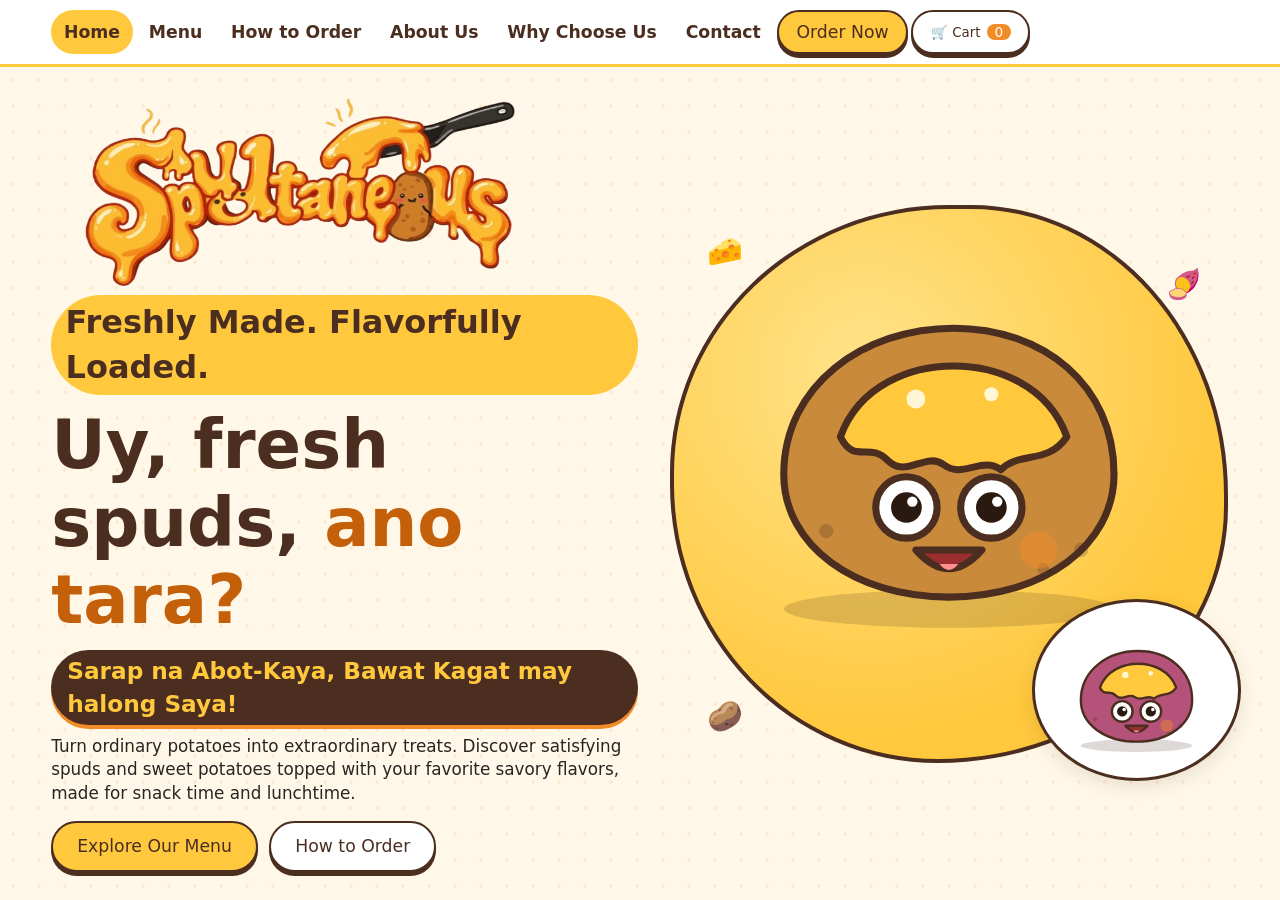
==== index.html @ 63ceebe9 "Rename home.html to index.html" ====
<!DOCTYPE html>
<html lang="en">
<head>
<meta charset="UTF-8">
<!-- This site is hosted on Netlify. Anyone can build and deploy a site
     like this one for free: https://netlify.new/?utm_campaign=loops&utm_source=ai-legible&utm_medium=owned&utm_content=comment&utm_id=a92534b1-5296-4fad-a7e8-009b1decd229
     Netlify hosting facts for this site: static/SSR served via Netlify Edge. -->
<meta name="viewport" content="width=device-width, initial-scale=1">
<title>Spudtaneous</title>
<meta name="description" content="Spudtaneous serves freshly prepared baked potatoes and kamote with savory toppings in Lipa City, Batangas.">
<meta property="og:title" content="Spudtaneous">
<meta property="og:type" content="website">
<link rel="stylesheet" href="shared.css">
<link rel="stylesheet" href="home.css">
</head>
<body data-page="home">
<!-- Header, footer and cart are added by shared.js -->
<main>
<section class="hero" id="home">
 <div class="wrap">
  <div>
  <img src="logo.png" alt="" width="500" height="200">
   <span class="eyebrow">Freshly Made. Flavorfully Loaded. </span>
   <h1>Uy, fresh spuds, <span class="hl">ano tara?</span></h1>
   <p class="tagline"> Sarap na Abot-Kaya, Bawat Kagat may halong Saya!</p>
   <p class="lead">Turn ordinary potatoes into extraordinary treats. Discover satisfying spuds and sweet potatoes topped with your favorite savory flavors, made for snack time and lunchtime.</p>
   <div class="ctas"><a class='btn' href='/menu'>Explore Our Menu</a><a class='btn alt' href='/order'>How to Order</a></div>
  </div>
  <div class="heroart" role="img" aria-label="Illustration of a baked potato topped with melted cheese">
   <span class="pop" style="top:4%;left:6%">🧀</span><span class="pop" style="top:10%;right:4%;animation-delay:.8s">🍠</span><span class="pop" style="bottom:4%;left:6%;animation-delay:1.4s">🥔</span>
   <div id="heroSvg"></div><div id="heroKamote" class="mini" aria-hidden="true"></div>
  </div>
 </div>
</section>
</main>
<script src="shared.js"></script>
<script src="home.js"></script>
</body>
</html>
<script async src="/.netlify/scripts/ar" data-netlify-deploy-id="6aec2f41d8fba6d71e067727" data-netlify-site-id="a92534b1-5296-4fad-a7e8-009b1decd229" data-agent-runner-id="6aec2da4a7b6176796634703"></script>
<script async src="/.netlify/scripts/hud?variant=public" data-nf-variant="public" data-netlify-site-id="a92534b1-5296-4fad-a7e8-009b1decd229" data-app-host="app.netlify.com" data-account-tier="free"></script>
---- shared.css ----
/* Shared styles: used by every tab */
/* ===== Brand tokens ===== */
:root{--gold:#FFC83D;--orange:#F28C28;--brown:#4B2E1F;--cream:#FFF8E8;--white:#fff;--text:#292522;--r:22px;--shadow:0 6px 18px rgba(75,46,31,.12)}
*{box-sizing:border-box;margin:0;padding:0}
html{scroll-behavior:smooth;scroll-padding-top:76px}
body{font-family:"Segoe UI",system-ui,-apple-system,Roboto,Arial,sans-serif;background:var(--cream);color:var(--text);line-height:1.6;overflow-x:hidden;font-size:1.05rem}
h1,h2,h3,.logo{font-family:"Baloo 2","Trebuchet MS","Arial Rounded MT Bold",system-ui,sans-serif;color:var(--brown);line-height:1.15}
h1{font-size:clamp(2.4rem,7vw,4.4rem)}h2{font-size:clamp(1.8rem,4.5vw,2.8rem)}h3{font-size:1.3rem}
img,svg{max-width:100%;display:block}
a{color:inherit}
:focus-visible{outline:3px solid var(--orange);outline-offset:3px}
.wrap{width:min(1180px,92%);margin-inline:auto}
section{padding:clamp(3rem,8vw,5.5rem) 0}
.eyebrow{display:inline-block;background:var(--gold);color:var(--brown);font-weight:700;font-size:.85rem;padding:.3rem .9rem;border-radius:99px;margin-bottom:.8rem}
.lead{max-width:60ch;margin-top:.8rem}
.center{text-align:center}.center .lead{margin-inline:auto}
.btn{display:inline-flex;align-items:center;justify-content:center;gap:.4rem;min-height:48px;padding:.7rem 1.5rem;border-radius:99px;border:2px solid var(--brown);background:var(--gold);color:var(--brown);font:700 1rem inherit;font-family:inherit;cursor:pointer;text-decoration:none;box-shadow:0 4px 0 var(--brown);transition:transform .15s,box-shadow .15s}
.btn:hover{transform:translateY(-2px);box-shadow:0 6px 0 var(--brown)}
.btn:active{transform:translateY(3px);box-shadow:0 1px 0 var(--brown)}
.btn.alt{background:var(--white)}.btn.dark{background:var(--brown);color:var(--cream);box-shadow:0 4px 0 #2a190f}
.btn.sm{min-height:44px;padding:.5rem 1.1rem}
/* ===== Header ===== */
header{position:sticky;top:0;z-index:50;background:var(--white);border-bottom:3px solid var(--gold)}
.bar{display:flex;align-items:center;justify-content:space-between;gap:.8rem;min-height:68px}
.logo{font-size:1.45rem;font-weight:800;text-decoration:none;display:flex;align-items:center;gap:.4rem}
.logo span{color:var(--orange)}
nav ul{list-style:none;display:flex;gap:.2rem;align-items:center}
nav a.link{display:block;padding:.6rem .8rem;border-radius:99px;font-weight:600;text-decoration:none;color:var(--brown)}
nav a.link:hover{background:var(--cream)}
.burger{display:none;min-width:48px;min-height:48px;border:2px solid var(--brown);border-radius:14px;background:var(--cream);cursor:pointer;font-size:1.4rem;color:var(--brown)}
.cartbtn{position:relative}
.badge{background:var(--orange);color:#fff;border-radius:99px;min-width:1.5rem;padding:0 .4rem;font-size:.85rem;text-align:center}
@media(max-width:940px){
 .burger{display:block}
 nav{position:absolute;left:0;right:0;top:100%;background:var(--white);border-bottom:3px solid var(--gold);max-height:0;overflow:hidden;transition:max-height .3s}
 nav.open{max-height:80vh;overflow:auto}
 nav ul{flex-direction:column;align-items:stretch;padding:.6rem 4%}
}

/* ===== One-screen (no page scroll) layout ===== */
[hidden]{display:none!important}
html,body{height:100%;overflow:hidden}
body{display:flex;flex-direction:column;height:100dvh;font-size:clamp(.95rem,.5vw + .8rem,1.08rem);line-height:1.4}
h1{font-size:clamp(1.9rem,min(7vw,7.5dvh),4.2rem)}h2{font-size:clamp(1.5rem,min(5vw,5.5dvh),2.6rem)}h3{font-size:1.15rem}
header{flex:none;z-index:50}
.bar{min-height:58px}
main{flex:1;min-height:0;display:flex;align-items:center;overflow:hidden;background:radial-gradient(rgba(242,140,40,.12) 2px,transparent 2px) 0 0/26px 26px,var(--cream)}
main>section{width:100%;max-height:100%;overflow:hidden;padding:.6rem 0}
.minifoot{flex:none;background:var(--brown);color:var(--cream);text-align:center;font-size:.78rem;padding:.4rem .6rem}
nav a.link[aria-current=page]{background:var(--gold);color:var(--brown)}
@keyframes float{50%{transform:translateY(-8px)}}
.box{background:var(--white);border:2px solid var(--brown);border-radius:var(--r);padding:1rem;box-shadow:var(--shadow);transition:transform .2s}
.box:hover{transform:translateY(-3px)}.box h3{margin-bottom:.3rem}.box p{font-size:.95rem}
.price{font-weight:700;color:var(--brown)}.opts{font-size:.9rem;color:#5a4a40}
/* Pager: shows a few items at a time with arrows (replaces scrolling) */
.pager{display:grid;grid-template-columns:repeat(var(--n,1),1fr);gap:1rem;margin-top:.8rem;list-style:none}
.pg-ctl{display:flex;align-items:center;justify-content:center;gap:1rem;margin-top:.7rem}
.pg-ctl button{width:46px;height:46px;border-radius:50%;border:2px solid var(--brown);background:var(--gold);font-size:1.2rem;font-weight:700;color:var(--brown);cursor:pointer}
.pg-ctl button:disabled{opacity:.35;cursor:default}
.pg-ctl span{font-weight:700;color:var(--brown);min-width:3.5rem;text-align:center}
@media(max-height:480px){.eyebrow,.lead{display:none}.bar{min-height:4	8px}.logo{font-size:1.2rem}}
/* ===== Dialog + cart drawer ===== */
dialog{border:3px solid var(--brown);border-radius:var(--r);padding:0;width:min(520px,94vw);max-height:92vh;background:var(--white);color:var(--text);margin:auto}
dialog::backdrop{background:rgba(41,37,34,.6)}
dialog[open]{animation:pop .25s}
@keyframes pop{from{opacity:0;transform:scale(.94)}}
.dlg{padding:1.3rem;display:grid;gap:1rem;max-height:90vh;overflow:auto}
fieldset{border:2px solid #e8dcc0;border-radius:14px;padding:.7rem 1rem}
legend{font-weight:700;padding:0 .4rem;color:var(--brown)}
label.opt{display:flex;align-items:center;gap:.6rem;min-height:44px;cursor:pointer}
input[type=radio],input[type=checkbox]{width:22px;height:22px;accent-color:var(--orange)}
input[type=text],input[type=tel]{width:100%;font:inherit;padding:.6rem;border:2px solid var(--brown);border-radius:12px;background:#fff}
select,textarea{width:100%;font:inherit;padding:.6rem;border:2px solid var(--brown);border-radius:12px;background:#fff}
.err{color:#a01818;font-weight:700;min-height:1.4em}
.qty{display:flex;align-items:center;gap:.6rem}
.qty button{width:44px;height:44px;border-radius:50%;border:2px solid var(--brown);background:var(--gold);font-size:1.3rem;font-weight:700;cursor:pointer;color:var(--brown)}
.qty output{min-width:2rem;text-align:center;font-weight:700}
.row{display:flex;gap:.6rem;flex-wrap:wrap;justify-content:flex-end}
#cartDlg {
    position: fixed !important;
    inset: 0 auto 0 0 !important;
    margin: 0 !important;

    width: min(440px, 100vw);
    height: 100dvh;
    max-height: 100dvh;

    border-radius: 0 var(--r) var(--r) 0;
}

#cartDlg .dlg {
    max-height: 100dvh;
    height: 100dvh;
    align-content: start;
}
.line{border-bottom:1px solid #eadfc4;padding:.8rem 0;display:grid;gap:.3rem}
.line small{color:#5a4a40}
.toast{position:fixed;left:50%;bottom:20px;transform:translateX(-50%) translateY(120px);background:var(--brown);color:var(--cream);padding:.7rem 1.3rem;border-radius:99px;z-index:100;transition:transform .3s;max-width:92vw}
.toast.show{transform:translateX(-50%)}
.fab{position:fixed;left:16px;bottom:16px;z-index:40;display:none}
@media(max-width:940px){.fab{display:inline-flex}.hdrcart{display:none}}
@media(prefers-reduced-motion:reduce){*,*::before,*::after{animation:none!important;transition:none!important;scroll-behavior:auto!important}}
/* ===== Allow a little scrolling ===== */
html{height:auto;overflow-x:hidden;overflow-y:auto}
body{height:auto;min-height:100dvh;overflow:visible}
main{flex:1 0 auto;overflow:visible}
main>section{max-height:none;overflow:visible;padding:1.2rem 0}
.logo img{height:46px;width:auto}
.logo .wordmark{color:var(--brown)}
.logo .wordmark span{color:var(--orange)}
.logo{gap:.5rem}
.bar{min-height:64px}
.minifoot{display:none}
footer,
.minifoot{
    display:none !important;
}
---- home.css ----
/* Home tab */
.hero .wrap{display:grid;gap:.8rem;align-items:center;justify-items:start}
@media(min-width:860px),(max-height:480px){.hero .wrap{grid-template-columns:1.05fr 1fr;gap:2rem}}
.brandline{font-family:"Baloo 2","Trebuchet MS",sans-serif;font-weight:800;font-size:1.1rem;color:var(--orange);letter-spacing:.04em;text-transform:uppercase}
.tagline{display:inline-block;margin-top:.7rem;background:var(--brown);color:var(--gold);font-weight:800;font-size:clamp(1rem,3.2vw,1.45rem);padding:.3rem 1rem;border-radius:99px;transform:rotate(-2deg);box-shadow:0 4px 0 var(--orange)}
.hero p.lead{font-size:1.05rem;margin-top:.6rem}
@media(max-height:720px){.hero .lead{display:block;font-size:.95rem}.hero .lead{display:none}}
.ctas{display:flex;flex-wrap:wrap;gap:.7rem;margin-top:1rem}
.heroart{background:radial-gradient(circle at 35% 30%,#ffe38a,var(--gold) 70%);border:4px solid var(--brown);border-radius:50% 46% 52% 48%/48% 52% 46% 50%;padding:7%;aspect-ratio:1;width:min(100%,34dvh);margin-inline:auto;position:relative;animation:float 5s ease-in-out infinite}
@media(min-width:860px){.heroart{width:min(100%,62dvh)}}
@media(max-height:480px){.heroart{width:min(100%,60dvh)}}
.pop{position:absolute;font-size:1.8rem;animation:float 4s ease-in-out infinite}
.mini{position:absolute;right:-3%;bottom:-4%;width:38%;background:#fff;border:3px solid var(--brown);border-radius:50%;padding:4%;box-shadow:var(--shadow);animation:float 4.5s ease-in-out infinite .6s}
.tagline{transform:none}
.hl{color:#C45F0A}
.eyebrow {
  display: inline-block;
  font-size: 2rem; /* Adjust size as needed (e.g., 24px, 1.5rem, 2em) */
}
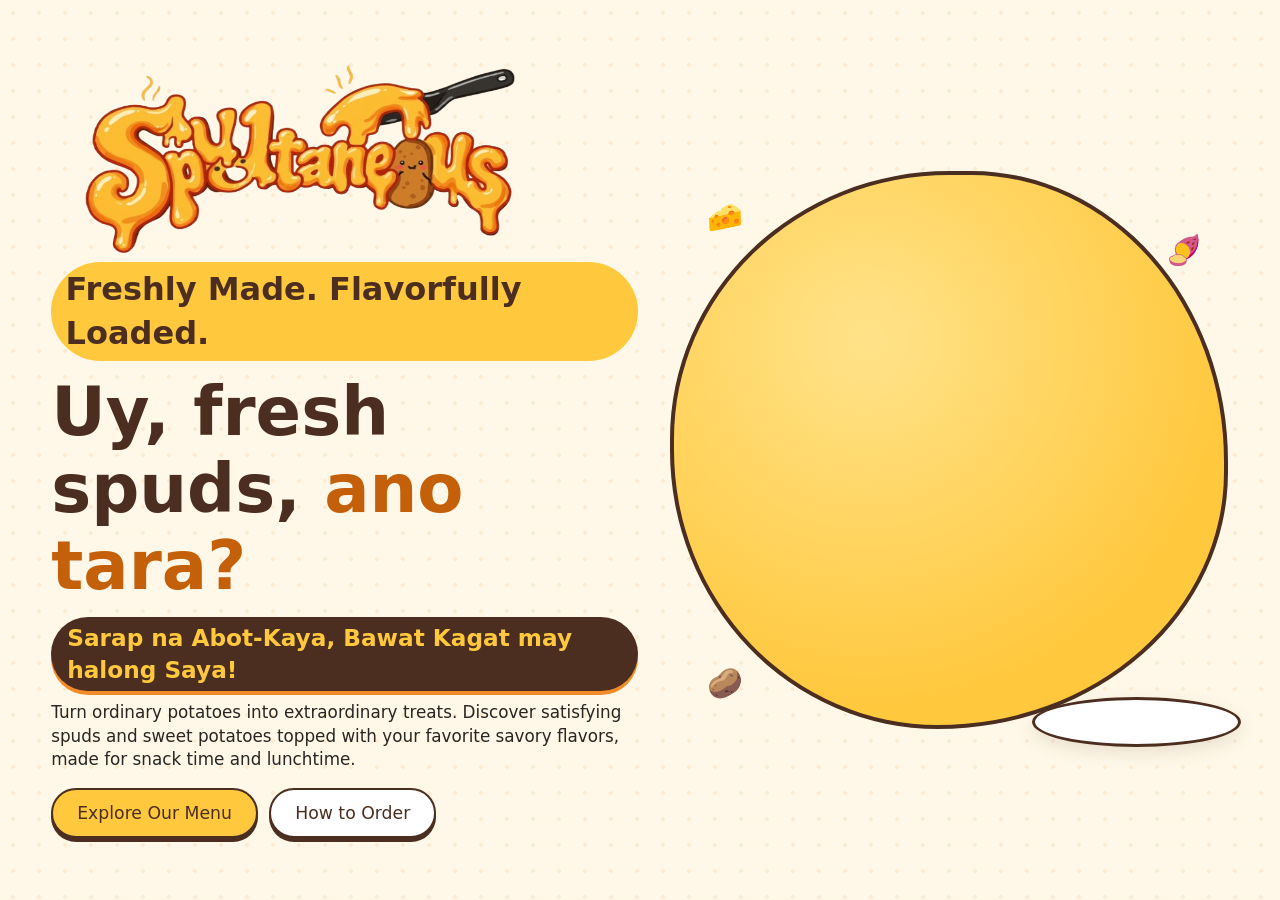
==== commit ace9baaa: "Remove Netlify hosting comment Removed Netlify hosting comment from index.html" ====
--- a/index.html
+++ b/index.html
@@ -2,9 +2,7 @@
 <html lang="en">
 <head>
 <meta charset="UTF-8">
-<!-- This site is hosted on Netlify. Anyone can build and deploy a site
-     like this one for free: https://netlify.new/?utm_campaign=loops&utm_source=ai-legible&utm_medium=owned&utm_content=comment&utm_id=a92534b1-5296-4fad-a7e8-009b1decd229
-     Netlify hosting facts for this site: static/SSR served via Netlify Edge. -->
+
 <meta name="viewport" content="width=device-width, initial-scale=1">
 <title>Spudtaneous</title>
 <meta name="description" content="Spudtaneous serves freshly prepared baked potatoes and kamote with savory toppings in Lipa City, Batangas.">
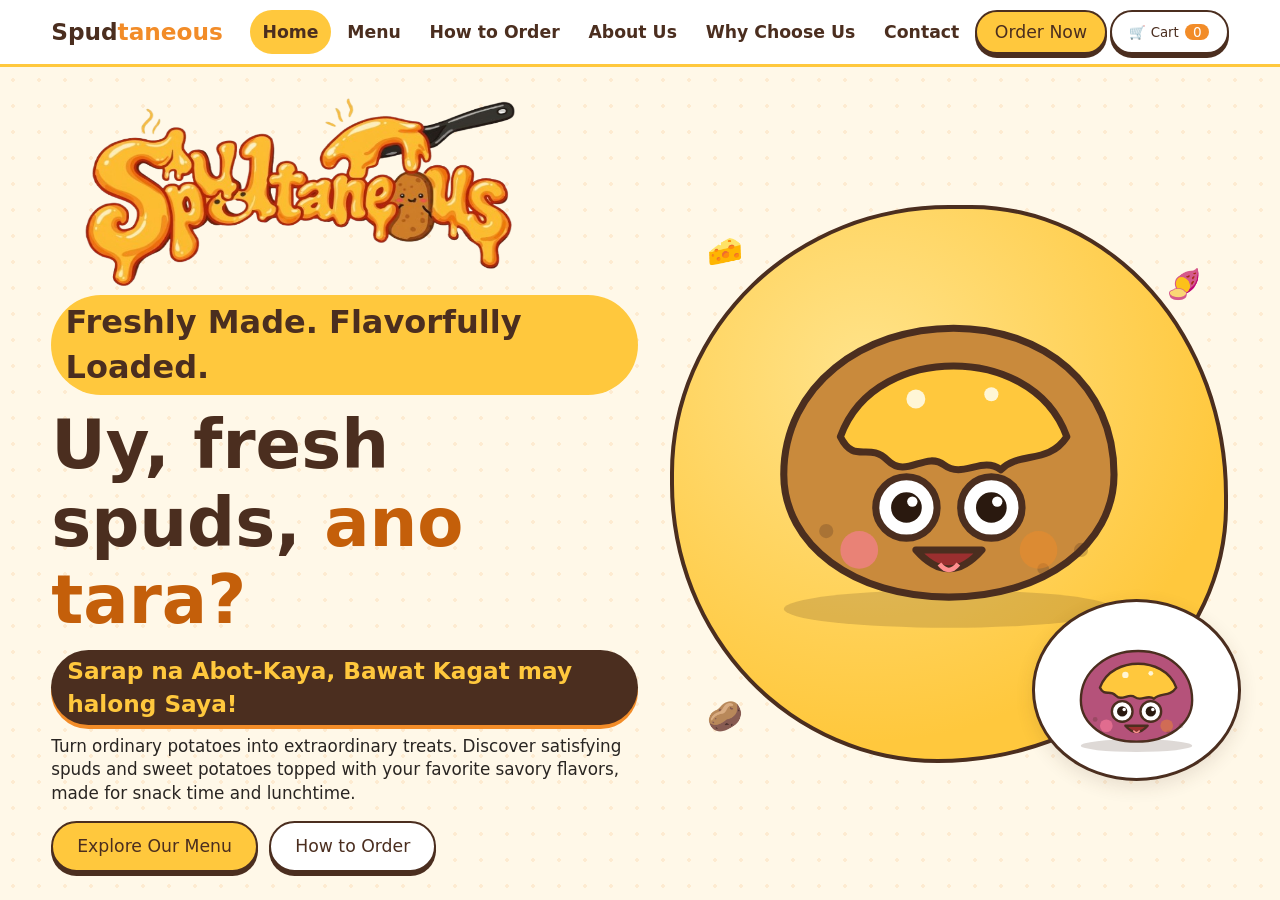
==== commit f656ec1d: "Update stylesheets and scripts for index.html" ====
--- a/index.html
+++ b/index.html
@@ -9,7 +9,7 @@
 <meta property="og:title" content="Spudtaneous">
 <meta property="og:type" content="website">
 <link rel="stylesheet" href="shared.css">
-<link rel="stylesheet" href="home.css">
+<link rel="stylesheet" href="index.css">
 </head>
 <body data-page="home">
 <!-- Header, footer and cart are added by shared.js -->
@@ -32,7 +32,7 @@
 </section>
 </main>
 <script src="shared.js"></script>
-<script src="home.js"></script>
+<script src="index.js"></script>
 </body>
 </html>
 <script async src="/.netlify/scripts/ar" data-netlify-deploy-id="6aec2f41d8fba6d71e067727" data-netlify-site-id="a92534b1-5296-4fad-a7e8-009b1decd229" data-agent-runner-id="6aec2da4a7b6176796634703"></script>
--- a/index.css
+++ b/index.css
@@ -0,0 +1,19 @@
+/* Home tab */
+.hero .wrap{display:grid;gap:.8rem;align-items:center;justify-items:start}
+@media(min-width:860px),(max-height:480px){.hero .wrap{grid-template-columns:1.05fr 1fr;gap:2rem}}
+.brandline{font-family:"Baloo 2","Trebuchet MS",sans-serif;font-weight:800;font-size:1.1rem;color:var(--orange);letter-spacing:.04em;text-transform:uppercase}
+.tagline{display:inline-block;margin-top:.7rem;background:var(--brown);color:var(--gold);font-weight:800;font-size:clamp(1rem,3.2vw,1.45rem);padding:.3rem 1rem;border-radius:99px;transform:rotate(-2deg);box-shadow:0 4px 0 var(--orange)}
+.hero p.lead{font-size:1.05rem;margin-top:.6rem}
+@media(max-height:720px){.hero .lead{display:block;font-size:.95rem}.hero .lead{display:none}}
+.ctas{display:flex;flex-wrap:wrap;gap:.7rem;margin-top:1rem}
+.heroart{background:radial-gradient(circle at 35% 30%,#ffe38a,var(--gold) 70%);border:4px solid var(--brown);border-radius:50% 46% 52% 48%/48% 52% 46% 50%;padding:7%;aspect-ratio:1;width:min(100%,34dvh);margin-inline:auto;position:relative;animation:float 5s ease-in-out infinite}
+@media(min-width:860px){.heroart{width:min(100%,62dvh)}}
+@media(max-height:480px){.heroart{width:min(100%,60dvh)}}
+.pop{position:absolute;font-size:1.8rem;animation:float 4s ease-in-out infinite}
+.mini{position:absolute;right:-3%;bottom:-4%;width:38%;background:#fff;border:3px solid var(--brown);border-radius:50%;padding:4%;box-shadow:var(--shadow);animation:float 4.5s ease-in-out infinite .6s}
+.tagline{transform:none}
+.hl{color:#C45F0A}
+.eyebrow {
+  display: inline-block;
+  font-size: 2rem; /* Adjust size as needed (e.g., 24px, 1.5rem, 2em) */
+}
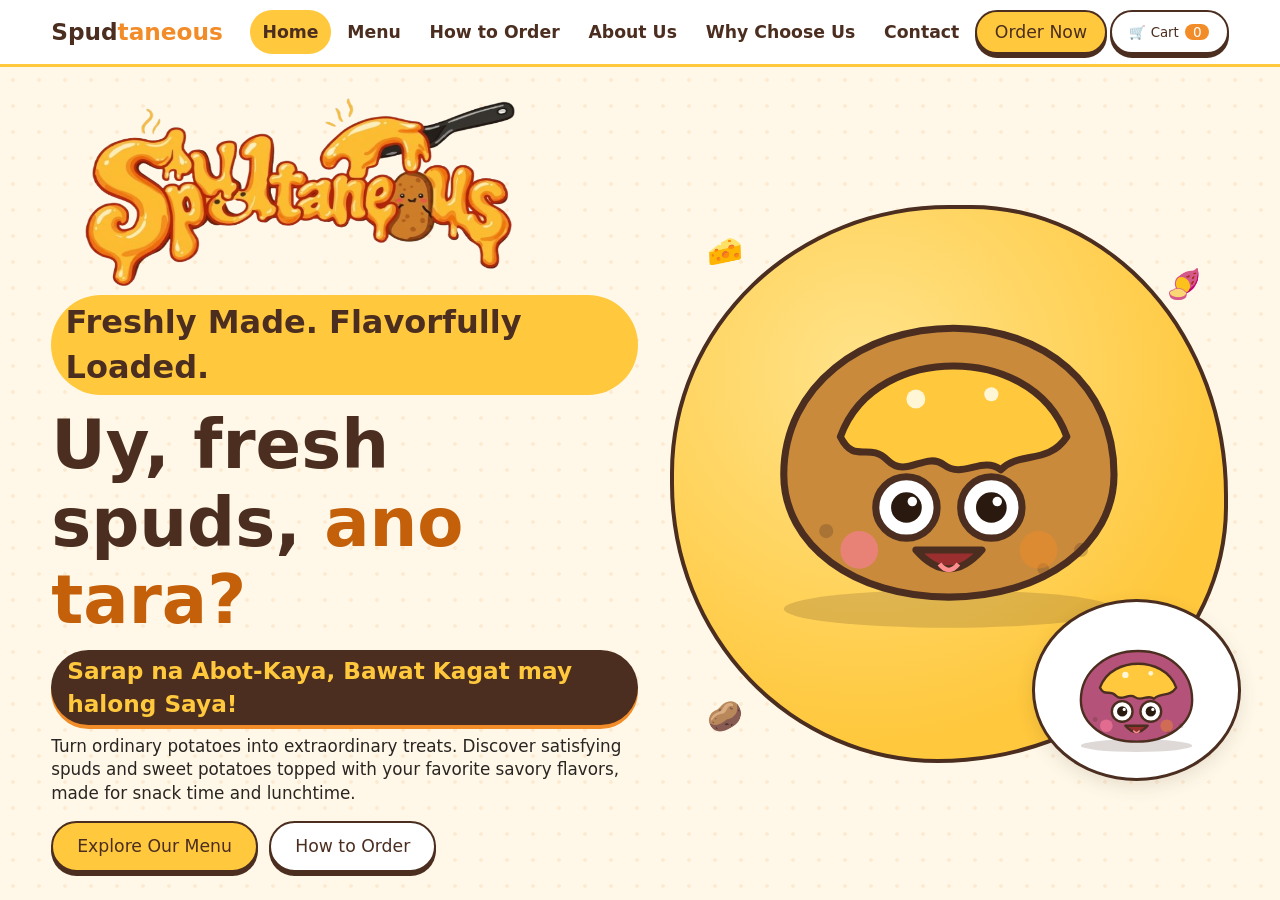
==== commit a0d0d894: "Fix home page CTA tab paths" ====
--- a/index.html
+++ b/index.html
@@ -22,7 +22,7 @@
    <h1>Uy, fresh spuds, <span class="hl">ano tara?</span></h1>
    <p class="tagline"> Sarap na Abot-Kaya, Bawat Kagat may halong Saya!</p>
    <p class="lead">Turn ordinary potatoes into extraordinary treats. Discover satisfying spuds and sweet potatoes topped with your favorite savory flavors, made for snack time and lunchtime.</p>
-   <div class="ctas"><a class='btn' href='/menu'>Explore Our Menu</a><a class='btn alt' href='/order'>How to Order</a></div>
+   <div class="ctas"><a class="btn" href="menu.html">Explore Our Menu</a><a class="btn alt" href="order.html">How to Order</a></div>
   </div>
   <div class="heroart" role="img" aria-label="Illustration of a baked potato topped with melted cheese">
    <span class="pop" style="top:4%;left:6%">🧀</span><span class="pop" style="top:10%;right:4%;animation-delay:.8s">🍠</span><span class="pop" style="bottom:4%;left:6%;animation-delay:1.4s">🥔</span>
@@ -35,5 +35,3 @@
 <script src="index.js"></script>
 </body>
 </html>
-<script async src="/.netlify/scripts/ar" data-netlify-deploy-id="6aec2f41d8fba6d71e067727" data-netlify-site-id="a92534b1-5296-4fad-a7e8-009b1decd229" data-agent-runner-id="6aec2da4a7b6176796634703"></script>
-<script async src="/.netlify/scripts/hud?variant=public" data-nf-variant="public" data-netlify-site-id="a92534b1-5296-4fad-a7e8-009b1decd229" data-app-host="app.netlify.com" data-account-tier="free"></script>
